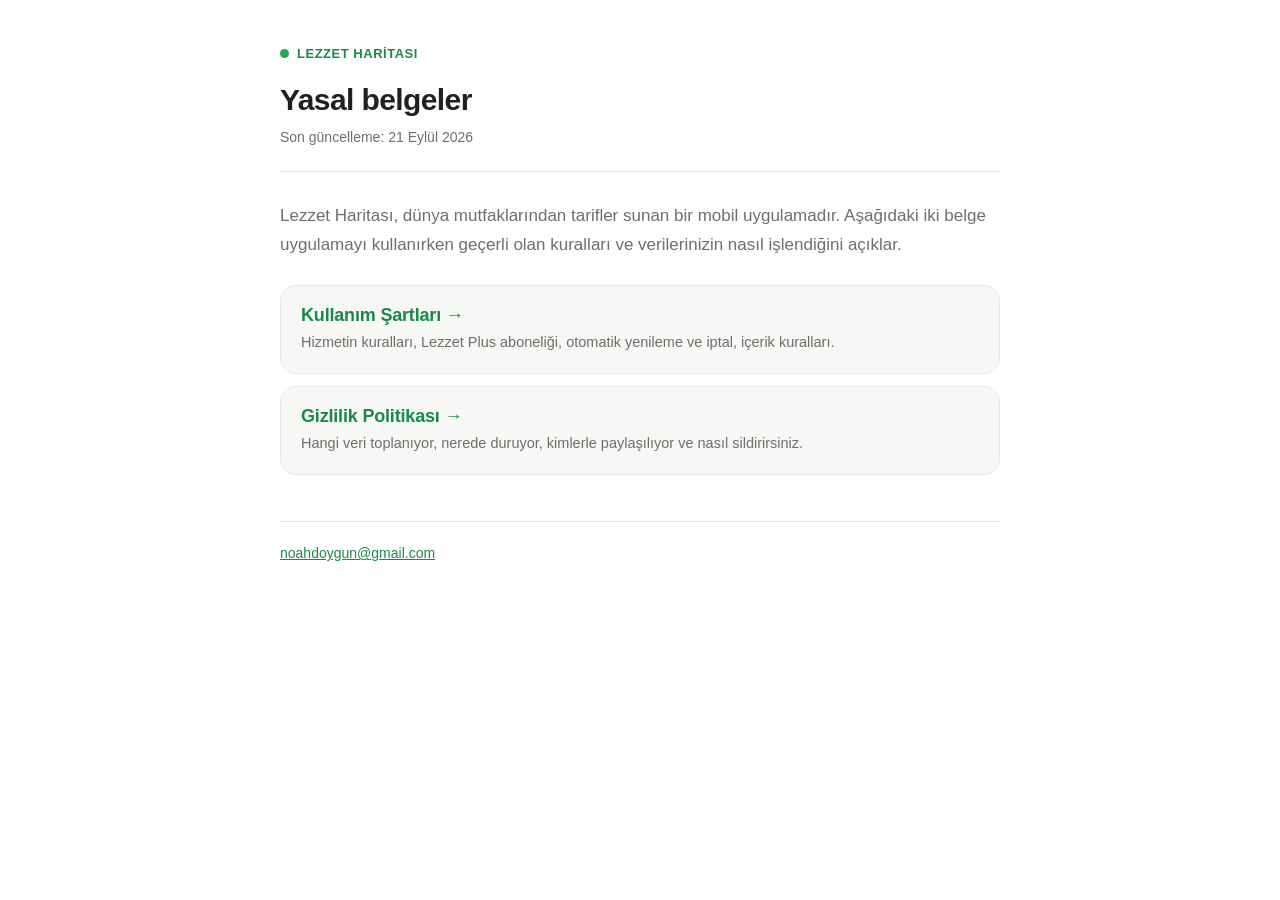
==== index.html @ 645ff837 "Lezzet Haritası yasal sayfaları" ====
<!doctype html>
<html lang="tr">
  <head>
    <meta charset="utf-8" />
    <meta name="viewport" content="width=device-width, initial-scale=1" />
    <title>Lezzet Haritası — Yasal</title>
    <meta name="description" content="Lezzet Haritası uygulamasının kullanım şartları ve gizlilik politikası." />
    <link rel="stylesheet" href="style.css" />
    <style>
      .cards {
        display: grid;
        gap: 12px;
        margin-top: 26px;
      }

      .card {
        display: block;
        text-decoration: none;
        color: inherit;
        background: var(--surface);
        border: 1px solid var(--border);
        border-radius: 16px;
        padding: 18px 20px;
      }

      .card:hover {
        border-color: var(--primary);
      }

      .card h2 {
        margin: 0 0 4px;
        font-size: 18px;
        color: var(--primary-dark);
      }

      .card p {
        margin: 0;
        color: var(--muted);
        font-size: 14.5px;
      }
    </style>
  </head>
  <body>
    <div class="wrap">
      <header class="top">
        <span class="brand"><span class="dot"></span> Lezzet Haritası</span>
        <h1>Yasal belgeler</h1>
        <p class="updated">Son güncelleme: 21 Eylül 2026</p>
      </header>

      <p class="lede">
        Lezzet Haritası, dünya mutfaklarından tarifler sunan bir mobil uygulamadır. Aşağıdaki iki belge uygulamayı
        kullanırken geçerli olan kuralları ve verilerinizin nasıl işlendiğini açıklar.
      </p>

      <div class="cards">
        <a class="card" href="kullanim-sartlari.html">
          <h2>Kullanım Şartları →</h2>
          <p>Hizmetin kuralları, Lezzet Plus aboneliği, otomatik yenileme ve iptal, içerik kuralları.</p>
        </a>
        <a class="card" href="gizlilik.html">
          <h2>Gizlilik Politikası →</h2>
          <p>Hangi veri toplanıyor, nerede duruyor, kimlerle paylaşılıyor ve nasıl sildirirsiniz.</p>
        </a>
      </div>

      <footer class="bottom">
        <a href="mailto:noahdoygun@gmail.com">noahdoygun@gmail.com</a>
      </footer>
    </div>
  </body>
</html>
---- style.css ----
/* Lezzet Haritası — yasal sayfaların ortak biçimi.
   Bu sayfalar uygulamanın içinden, telefonda açılıyor; önce okunabilirlik. */

:root {
  --bg: #ffffff;
  --surface: #f7f8f6;
  --border: #e6e9e3;
  --text: #1e211c;
  --muted: #6b7069;
  --primary: #22a559;
  --primary-dark: #178a45;
  --primary-tint: #dcf5e3;
  --amber-tint: #fff1ce;
  --amber-dark: #e29a00;
  --coral: #e0574a;
  --coral-tint: #fde8e4;
}

@media (prefers-color-scheme: dark) {
  :root:not([data-theme='light']) {
    --bg: #14160f;
    --surface: #1c1f18;
    --border: #2b2f26;
    --text: #edefe9;
    --muted: #9aa094;
    --primary: #3fc275;
    --primary-dark: #7ee0a4;
    --primary-tint: #1d3527;
    --amber-tint: #3a2f12;
    --amber-dark: #ffc95a;
    --coral: #ff8b7e;
    --coral-tint: #3a211d;
  }
}

:root[data-theme='dark'] {
  --bg: #14160f;
  --surface: #1c1f18;
  --border: #2b2f26;
  --text: #edefe9;
  --muted: #9aa094;
  --primary: #3fc275;
  --primary-dark: #7ee0a4;
  --primary-tint: #1d3527;
  --amber-tint: #3a2f12;
  --amber-dark: #ffc95a;
  --coral: #ff8b7e;
  --coral-tint: #3a211d;
}

* {
  box-sizing: border-box;
}

body {
  margin: 0;
  padding: 0 16px 80px;
  background: var(--bg);
  color: var(--text);
  font: 16px/1.65 -apple-system, BlinkMacSystemFont, 'Segoe UI', Roboto, Helvetica, Arial, sans-serif;
  -webkit-text-size-adjust: 100%;
}

.wrap {
  max-width: 720px;
  margin: 0 auto;
}

header.top {
  padding: 40px 0 22px;
  border-bottom: 1px solid var(--border);
  margin-bottom: 30px;
}

.brand {
  display: inline-flex;
  align-items: center;
  gap: 8px;
  font-size: 13px;
  font-weight: 700;
  letter-spacing: 0.04em;
  text-transform: uppercase;
  color: var(--primary-dark);
  text-decoration: none;
}

.brand span.dot {
  width: 9px;
  height: 9px;
  border-radius: 999px;
  background: var(--primary);
}

h1 {
  font-size: 30px;
  line-height: 1.2;
  margin: 16px 0 8px;
  letter-spacing: -0.02em;
}

.updated {
  margin: 0;
  color: var(--muted);
  font-size: 14px;
}

h2 {
  font-size: 20px;
  line-height: 1.3;
  margin: 38px 0 10px;
  letter-spacing: -0.01em;
  scroll-margin-top: 20px;
}

h3 {
  font-size: 16px;
  margin: 24px 0 6px;
}

p,
li {
  color: var(--text);
}

p {
  margin: 0 0 14px;
}

ul,
ol {
  margin: 0 0 14px;
  padding-inline-start: 22px;
}

li {
  margin-bottom: 7px;
}

a {
  color: var(--primary-dark);
}

strong {
  font-weight: 650;
}

.lede {
  font-size: 17px;
  color: var(--muted);
}

/* Okuyanın bir dakikada anlaması gereken şeyler. */
.note {
  background: var(--surface);
  border: 1px solid var(--border);
  border-radius: 14px;
  padding: 14px 16px;
  margin: 0 0 18px;
  font-size: 15px;
}

.note.warn {
  background: var(--amber-tint);
  border-color: transparent;
}

.note.warn strong {
  color: var(--amber-dark);
}

.note.stop {
  background: var(--coral-tint);
  border-color: transparent;
}

.note p:last-child {
  margin-bottom: 0;
}

table {
  width: 100%;
  border-collapse: collapse;
  margin: 0 0 20px;
  font-size: 14.5px;
}

th,
td {
  text-align: start;
  padding: 10px 12px;
  border-bottom: 1px solid var(--border);
  vertical-align: top;
}

th {
  background: var(--surface);
  font-weight: 650;
  font-size: 13px;
  text-transform: uppercase;
  letter-spacing: 0.03em;
  color: var(--muted);
}

/* Dar ekranda tablo taşmasın diye satırlara dönüşüyor. */
@media (max-width: 560px) {
  table,
  thead,
  tbody,
  th,
  td,
  tr {
    display: block;
  }

  thead {
    display: none;
  }

  tr {
    border: 1px solid var(--border);
    border-radius: 14px;
    padding: 6px 4px;
    margin-bottom: 12px;
  }

  td {
    border: 0;
    padding: 6px 12px;
  }

  td::before {
    content: attr(data-label);
    display: block;
    font-size: 11.5px;
    text-transform: uppercase;
    letter-spacing: 0.04em;
    color: var(--muted);
    font-weight: 700;
    margin-bottom: 2px;
  }
}

/* Doldurulmadan yayına çıkmaması gereken alanlar. Kırmızı duruyorlar ki
   sayfaya bir bakışta gözden kaçmasınlar. */
.todo {
  background: var(--coral-tint);
  color: var(--coral);
  border-radius: 5px;
  padding: 1px 6px;
  font-weight: 700;
  font-size: 0.92em;
  white-space: nowrap;
}

footer.bottom {
  margin-top: 46px;
  padding-top: 20px;
  border-top: 1px solid var(--border);
  color: var(--muted);
  font-size: 14px;
}

footer.bottom a {
  margin-inline-end: 16px;
}

.toc {
  background: var(--primary-tint);
  border-radius: 14px;
  padding: 14px 18px;
  margin-bottom: 26px;
}

.toc ol {
  margin: 0;
  columns: 2;
  column-gap: 24px;
  font-size: 14.5px;
}

.toc a {
  color: var(--primary-dark);
  text-decoration: none;
}

.toc a:hover {
  text-decoration: underline;
}

@media (max-width: 480px) {
  .toc ol {
    columns: 1;
  }

  h1 {
    font-size: 25px;
  }
}
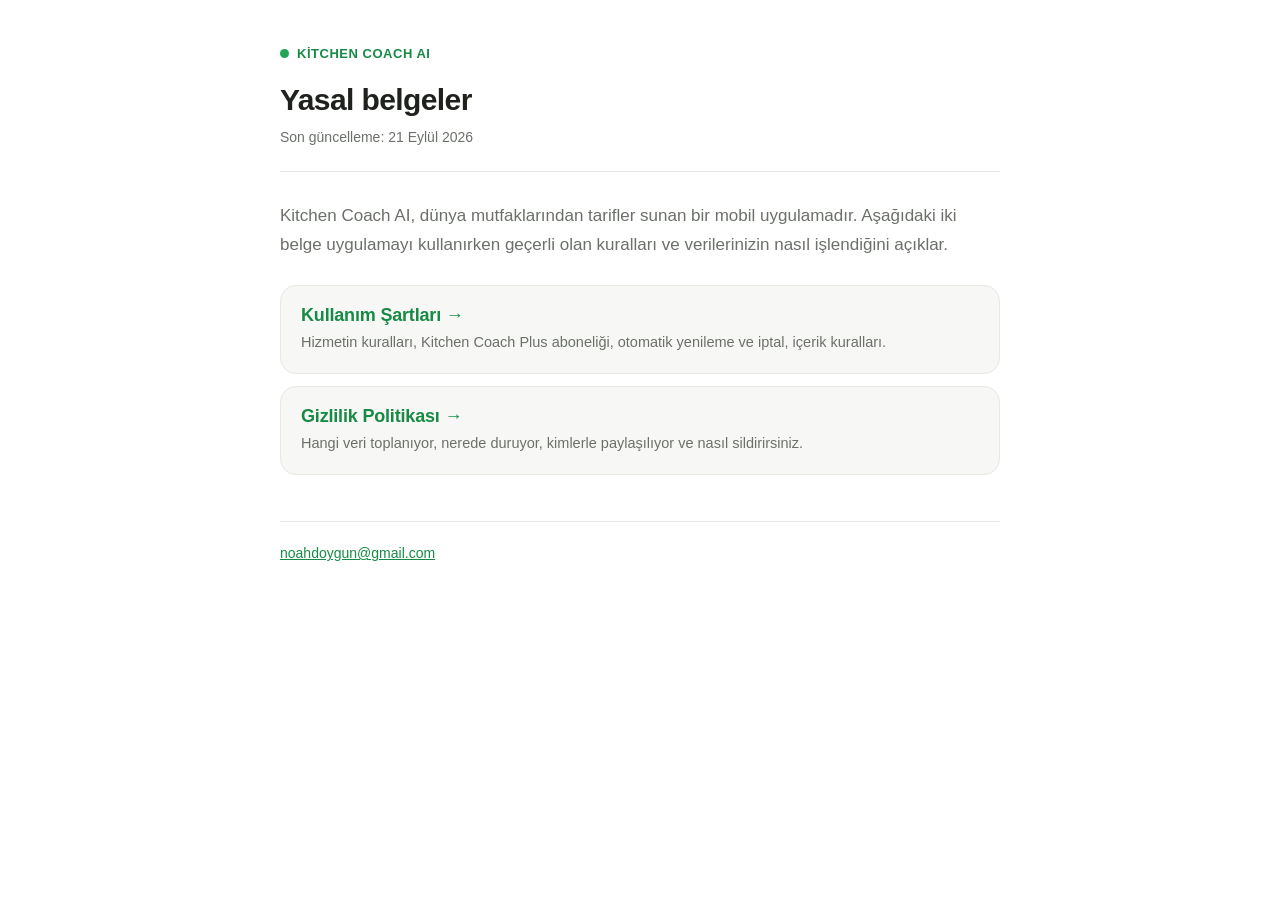
==== commit 8f3ccf2e: "Uygulamanın adı Kitchen Coach AI, aboneliğin adı Kitchen Coach Plus oldu Co-Authored-By: Claude Opus" ====
--- a/index.html
+++ b/index.html
@@ -3,8 +3,8 @@
   <head>
     <meta charset="utf-8" />
     <meta name="viewport" content="width=device-width, initial-scale=1" />
-    <title>Lezzet Haritası — Yasal</title>
-    <meta name="description" content="Lezzet Haritası uygulamasının kullanım şartları ve gizlilik politikası." />
+    <title>Kitchen Coach AI — Yasal</title>
+    <meta name="description" content="Kitchen Coach AI uygulamasının kullanım şartları ve gizlilik politikası." />
     <link rel="stylesheet" href="style.css" />
     <style>
       .cards {
@@ -43,20 +43,20 @@
   <body>
     <div class="wrap">
       <header class="top">
-        <span class="brand"><span class="dot"></span> Lezzet Haritası</span>
+        <span class="brand"><span class="dot"></span> Kitchen Coach AI</span>
         <h1>Yasal belgeler</h1>
         <p class="updated">Son güncelleme: 21 Eylül 2026</p>
       </header>
 
       <p class="lede">
-        Lezzet Haritası, dünya mutfaklarından tarifler sunan bir mobil uygulamadır. Aşağıdaki iki belge uygulamayı
+        Kitchen Coach AI, dünya mutfaklarından tarifler sunan bir mobil uygulamadır. Aşağıdaki iki belge uygulamayı
         kullanırken geçerli olan kuralları ve verilerinizin nasıl işlendiğini açıklar.
       </p>
 
       <div class="cards">
         <a class="card" href="kullanim-sartlari.html">
           <h2>Kullanım Şartları →</h2>
-          <p>Hizmetin kuralları, Lezzet Plus aboneliği, otomatik yenileme ve iptal, içerik kuralları.</p>
+          <p>Hizmetin kuralları, Kitchen Coach Plus aboneliği, otomatik yenileme ve iptal, içerik kuralları.</p>
         </a>
         <a class="card" href="gizlilik.html">
           <h2>Gizlilik Politikası →</h2>
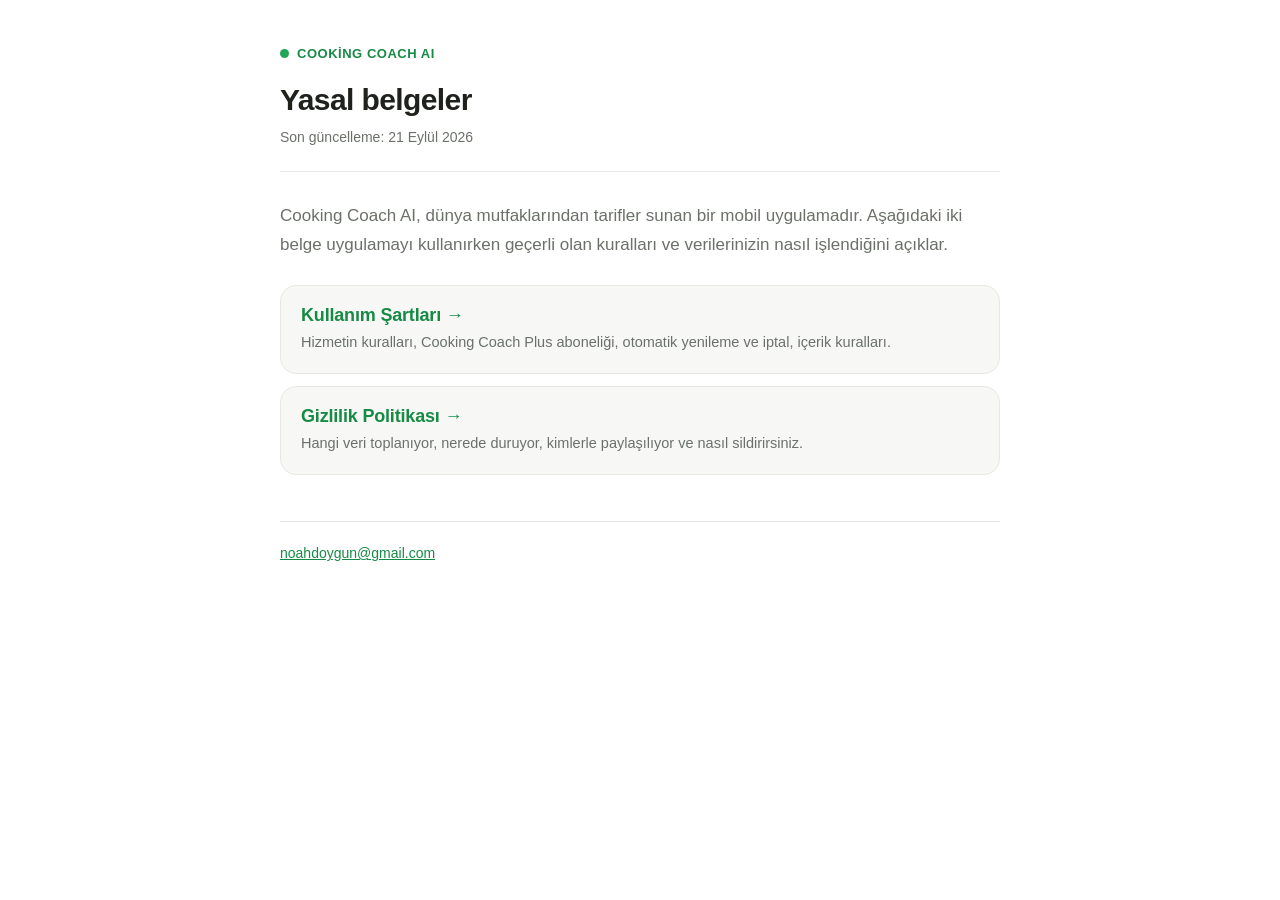
==== commit e2bbeacb: "Ad: Cooking Coach AI (eski adları Kitchen Coach AI ve Lezzet Haritası) Co-Authored-By: Claude Opus 5" ====
--- a/index.html
+++ b/index.html
@@ -3,8 +3,8 @@
   <head>
     <meta charset="utf-8" />
     <meta name="viewport" content="width=device-width, initial-scale=1" />
-    <title>Kitchen Coach AI — Yasal</title>
-    <meta name="description" content="Kitchen Coach AI uygulamasının kullanım şartları ve gizlilik politikası." />
+    <title>Cooking Coach AI — Yasal</title>
+    <meta name="description" content="Cooking Coach AI uygulamasının kullanım şartları ve gizlilik politikası." />
     <link rel="stylesheet" href="style.css" />
     <style>
       .cards {
@@ -43,20 +43,20 @@
   <body>
     <div class="wrap">
       <header class="top">
-        <span class="brand"><span class="dot"></span> Kitchen Coach AI</span>
+        <span class="brand"><span class="dot"></span> Cooking Coach AI</span>
         <h1>Yasal belgeler</h1>
         <p class="updated">Son güncelleme: 21 Eylül 2026</p>
       </header>
 
       <p class="lede">
-        Kitchen Coach AI, dünya mutfaklarından tarifler sunan bir mobil uygulamadır. Aşağıdaki iki belge uygulamayı
+        Cooking Coach AI, dünya mutfaklarından tarifler sunan bir mobil uygulamadır. Aşağıdaki iki belge uygulamayı
         kullanırken geçerli olan kuralları ve verilerinizin nasıl işlendiğini açıklar.
       </p>
 
       <div class="cards">
         <a class="card" href="kullanim-sartlari.html">
           <h2>Kullanım Şartları →</h2>
-          <p>Hizmetin kuralları, Kitchen Coach Plus aboneliği, otomatik yenileme ve iptal, içerik kuralları.</p>
+          <p>Hizmetin kuralları, Cooking Coach Plus aboneliği, otomatik yenileme ve iptal, içerik kuralları.</p>
         </a>
         <a class="card" href="gizlilik.html">
           <h2>Gizlilik Politikası →</h2>
--- a/style.css
+++ b/style.css
@@ -1,4 +1,4 @@
-/* Lezzet Haritası — yasal sayfaların ortak biçimi.
+/* Cooking Coach AI — yasal sayfaların ortak biçimi.
    Bu sayfalar uygulamanın içinden, telefonda açılıyor; önce okunabilirlik. */
 
 :root {
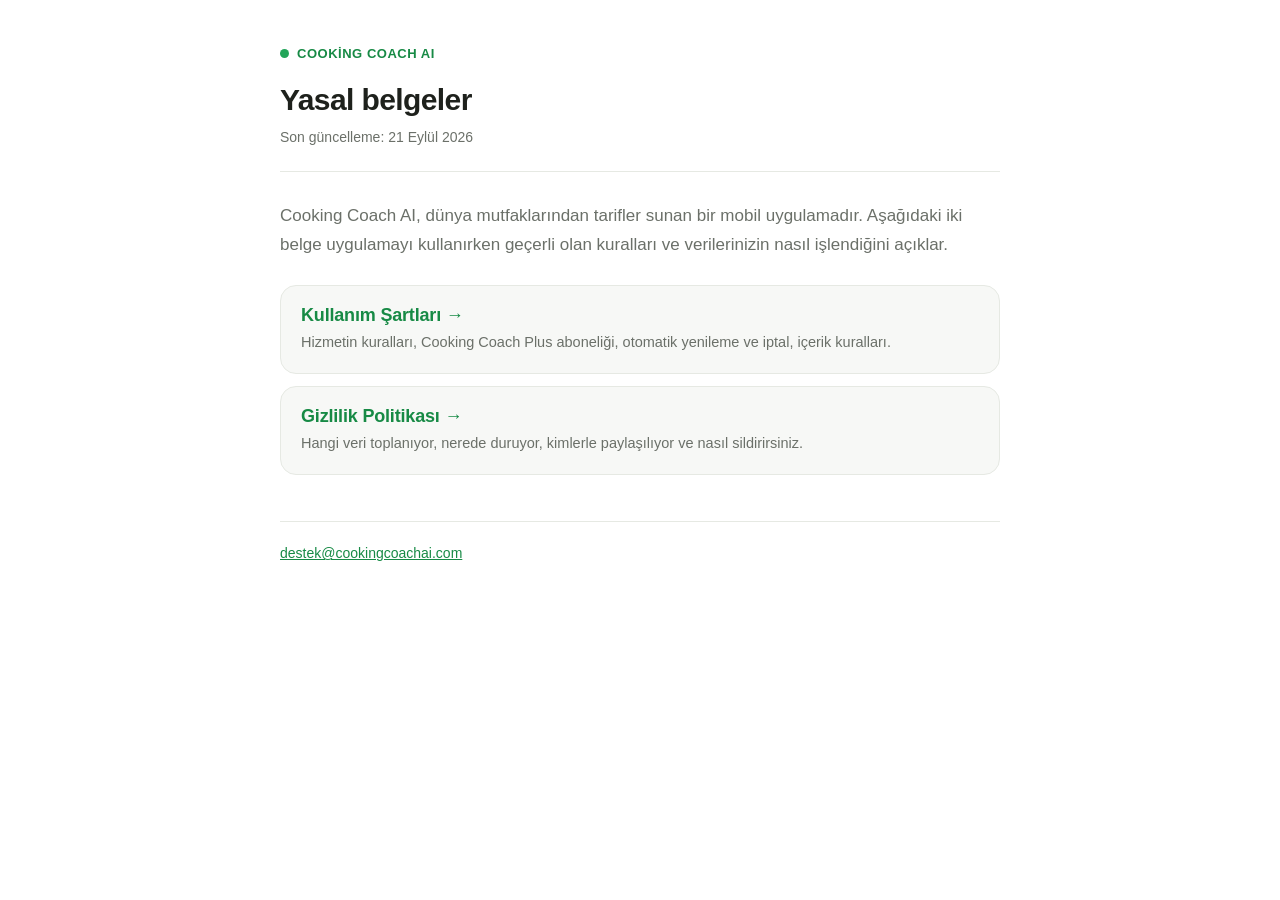
==== commit 5391b9d4: "İletişim: destek@cookingcoachai.com Co-Authored-By: Claude Opus 5.5 <noreply@anthropic.com>" ====
--- a/index.html
+++ b/index.html
@@ -65,7 +65,7 @@
       </div>
 
       <footer class="bottom">
-        <a href="mailto:noahdoygun@gmail.com">noahdoygun@gmail.com</a>
+        <a href="mailto:destek@cookingcoachai.com">destek@cookingcoachai.com</a>
       </footer>
     </div>
   </body>
